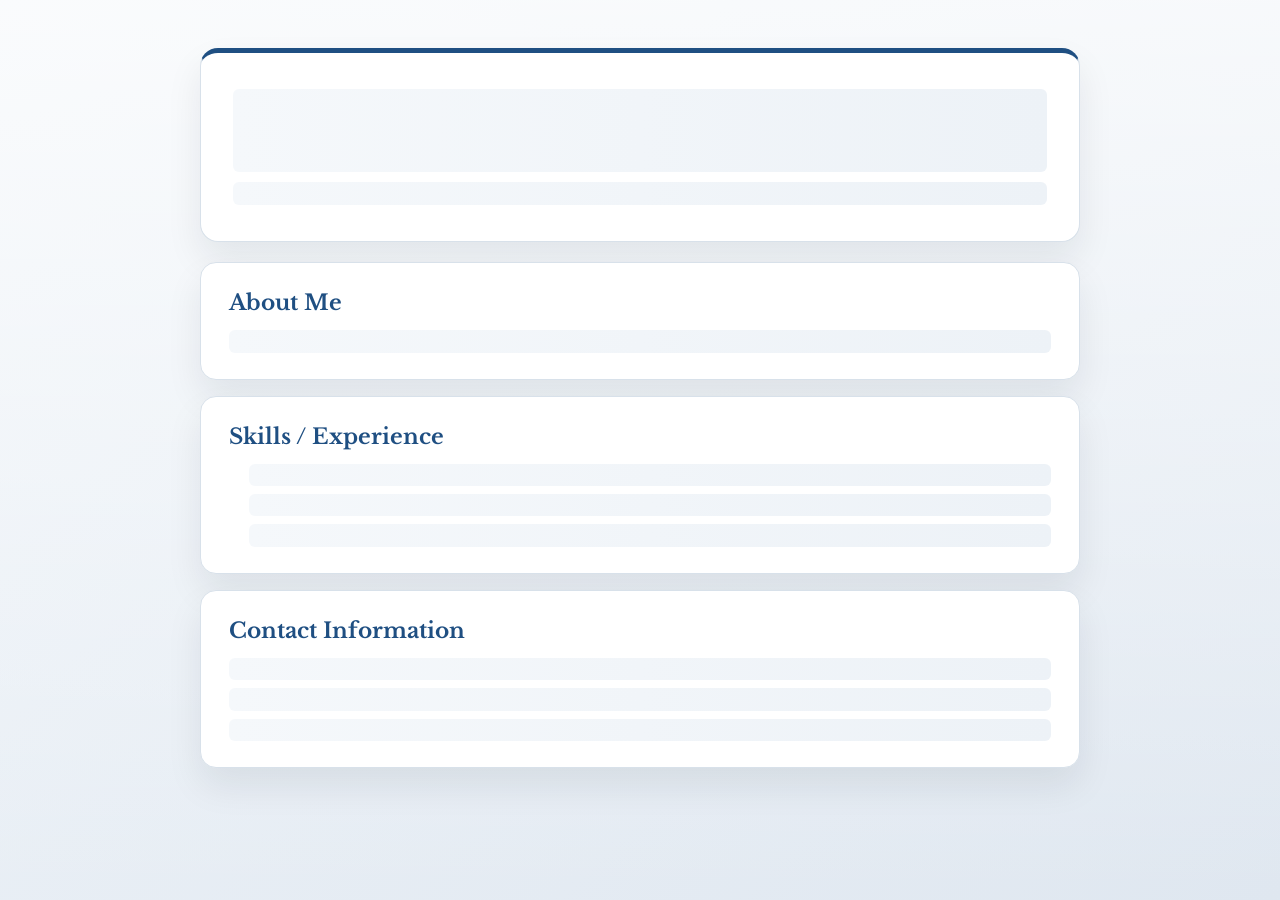
==== index.html @ eedf6542 "Add professional business theme styling" ====
<!DOCTYPE html>
<html lang="en">
<head>
  <meta charset="UTF-8">
  <meta name="viewport" content="width=device-width, initial-scale=1.0">
  <title>Resume Landing Page</title>
  <link rel="stylesheet" href="style.css">
</head>
<body>
  <header>
    <h1></h1>
    <p></p>
  </header>

  <main>
    <section id="about">
      <h2>About Me</h2>
      <p></p>
    </section>

    <section id="skills">
      <h2>Skills / Experience</h2>
      <ul>
        <li></li>
        <li></li>
        <li></li>
      </ul>
    </section>

    <section id="contact">
      <h2>Contact Information</h2>
      <p></p>
      <p></p>
      <p></p>
    </section>
  </main>

  <script src="script.js"></script>
</body>
</html>
---- style.css ----
@import url("https://fonts.googleapis.com/css2?family=Libre+Baskerville:wght@400;700&family=Source+Sans+3:wght@400;600;700&display=swap");

:root {
  --bg: #eef3f8;
  --bg-accent: #dfe7f0;
  --panel: #ffffff;
  --panel-edge: #d8e1ea;
  --text: #1f2a37;
  --muted: #5f6b7a;
  --accent: #1f4f82;
  --accent-soft: #5d7ea3;
  --shadow: rgba(15, 23, 42, 0.08);
}

* {
  box-sizing: border-box;
}

body {
  margin: 0;
  min-height: 100vh;
  padding: 48px 20px 64px;
  color: var(--text);
  font-family: "Source Sans 3", sans-serif;
  background:
    linear-gradient(180deg, rgba(255, 255, 255, 0.7), rgba(255, 255, 255, 0)),
    linear-gradient(135deg, var(--bg) 0%, var(--bg-accent) 100%);
}

header,
main {
  width: min(880px, 100%);
  margin: 0 auto;
}

header,
section {
  border: 1px solid var(--panel-edge);
  background: var(--panel);
  box-shadow: 0 18px 36px var(--shadow);
}

header {
  margin-bottom: 20px;
  padding: 36px 32px;
  border-radius: 18px;
  border-top: 5px solid var(--accent);
  min-height: 120px;
}

h1,
h2 {
  margin: 0;
  font-family: "Libre Baskerville", serif;
}

h1 {
  min-height: 1.2em;
  font-size: clamp(2.5rem, 6vw, 4rem);
  color: var(--accent);
  letter-spacing: 0.01em;
}

header p {
  min-height: 1.2em;
  margin: 10px 0 0;
  font-size: 1.1rem;
  color: var(--muted);
}

main {
  display: grid;
  gap: 16px;
}

section {
  padding: 26px 28px;
  border-radius: 16px;
}

h2 {
  margin-bottom: 14px;
  font-size: 1.35rem;
  color: var(--accent);
}

p,
li {
  margin: 0;
  font-size: 1.08rem;
  line-height: 1.7;
  color: var(--text);
}

ul {
  margin: 0;
  padding-left: 20px;
}

li + li,
p + p {
  margin-top: 8px;
}

a {
  color: var(--accent);
}

header p:empty,
section p:empty,
section li:empty,
header h1:empty {
  min-height: 1.3em;
  display: block;
  border-radius: 6px;
  background: linear-gradient(90deg, #f5f8fb, #edf2f7);
}

@media (max-width: 640px) {
  body {
    padding: 24px 12px;
  }

  header,
  section {
    padding: 22px 18px;
  }

  header p {
    font-size: 1.1rem;
  }
}
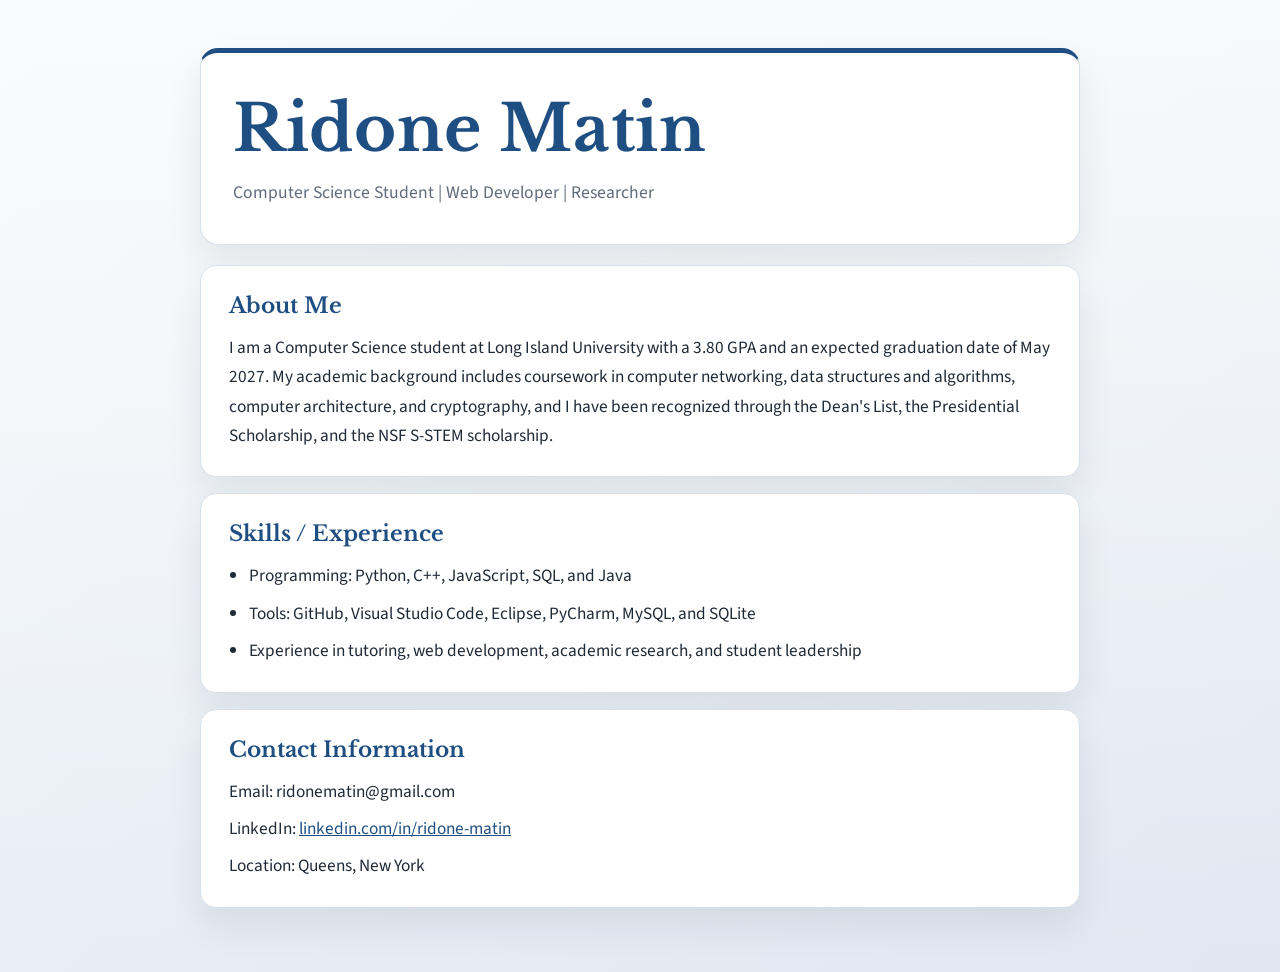
==== commit f5664c13: "Added: personal resume content" ====
--- a/index.html
+++ b/index.html
@@ -8,30 +8,39 @@
 </head>
 <body>
   <header>
-    <h1></h1>
-    <p></p>
+    <h1>Ridone Matin</h1>
+    <p>Computer Science Student | Web Developer | Researcher</p>
   </header>
 
   <main>
     <section id="about">
       <h2>About Me</h2>
-      <p></p>
+      <p>
+        I am a Computer Science student at Long Island University with a 3.80 GPA and an
+        expected graduation date of May 2027. My academic background includes coursework in
+        computer networking, data structures and algorithms, computer architecture, and
+        cryptography, and I have been recognized through the Dean's List, the Presidential
+        Scholarship, and the NSF S-STEM scholarship.
+      </p>
     </section>
 
     <section id="skills">
       <h2>Skills / Experience</h2>
       <ul>
-        <li></li>
-        <li></li>
-        <li></li>
+        <li>Programming: Python, C++, JavaScript, SQL, and Java</li>
+        <li>Tools: GitHub, Visual Studio Code, Eclipse, PyCharm, MySQL, and SQLite</li>
+        <li>Experience in tutoring, web development, academic research, and student leadership</li>
       </ul>
     </section>
 
     <section id="contact">
       <h2>Contact Information</h2>
-      <p></p>
-      <p></p>
-      <p></p>
+      <p>Email: ridonematin@gmail.com</p>
+      <p>
+        LinkedIn:
+        <a href="https://www.linkedin.com/in/ridone-matin/">linkedin.com/in/ridone-matin</a>
+      </p>
+      <p>Location: Queens, New York</p>
     </section>
   </main>
 
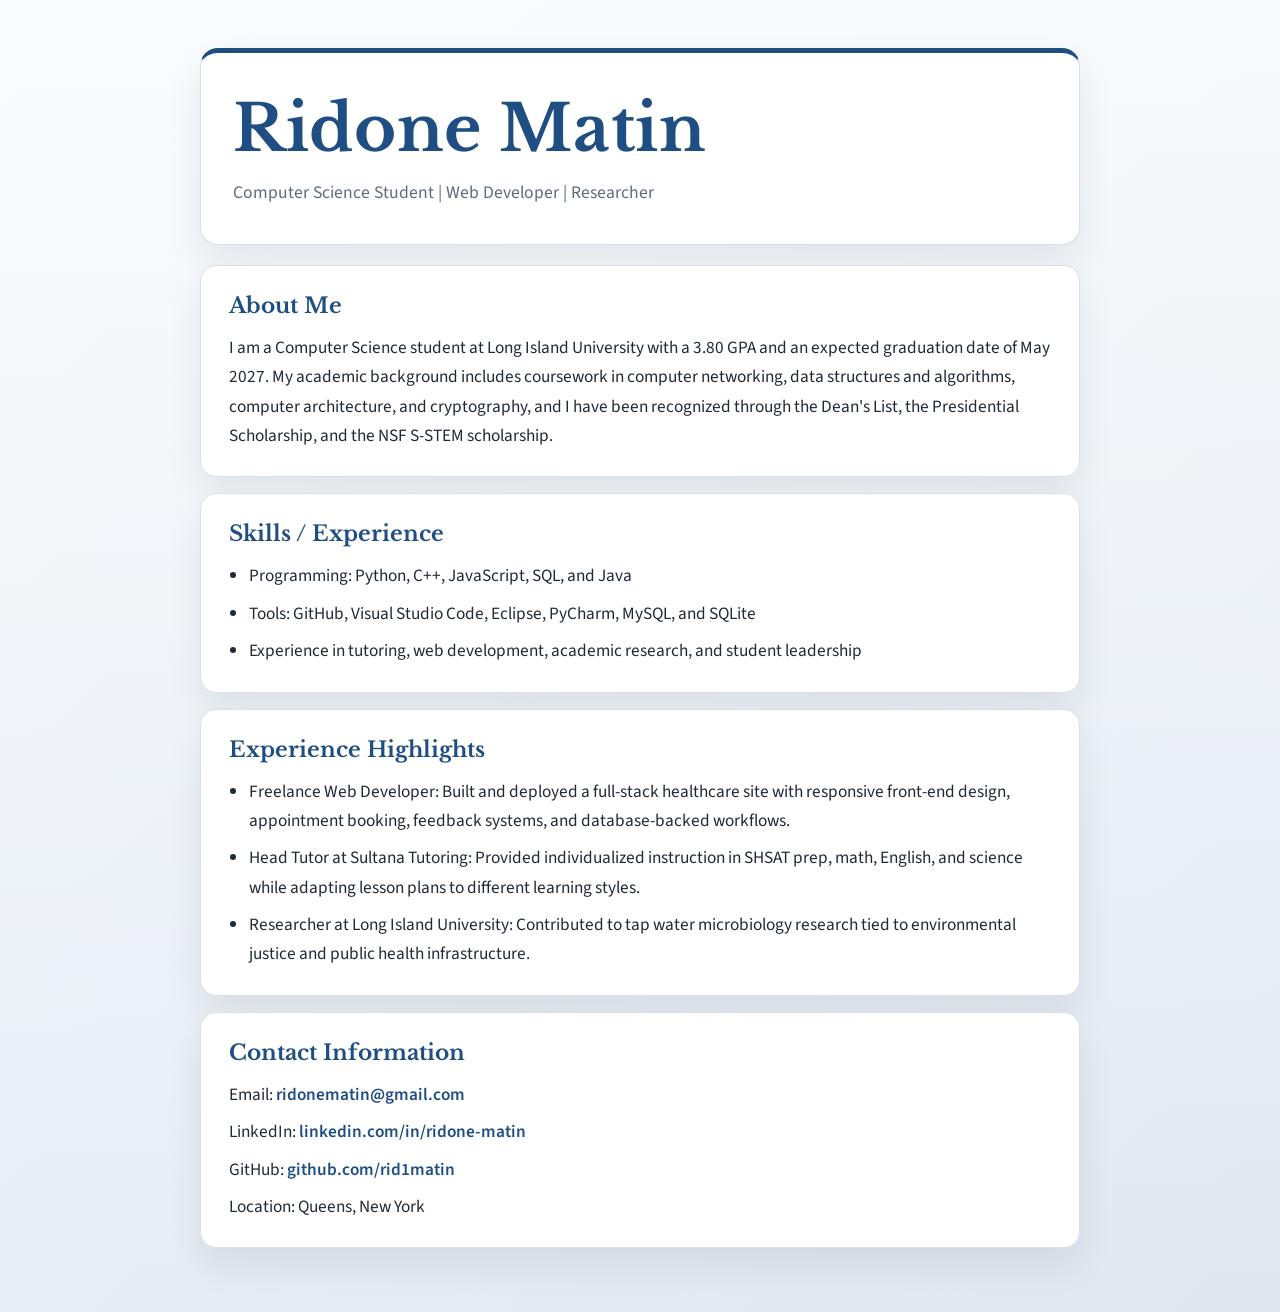
==== commit 0864ed95: "Added: experience highlights and contact links" ====
--- a/index.html
+++ b/index.html
@@ -33,12 +33,38 @@
       </ul>
     </section>
 
+    <section id="experience">
+      <h2>Experience Highlights</h2>
+      <ul>
+        <li>
+          Freelance Web Developer: Built and deployed a full-stack healthcare site with responsive
+          front-end design, appointment booking, feedback systems, and database-backed workflows.
+        </li>
+        <li>
+          Head Tutor at Sultana Tutoring: Provided individualized instruction in SHSAT prep, math,
+          English, and science while adapting lesson plans to different learning styles.
+        </li>
+        <li>
+          Researcher at Long Island University: Contributed to tap water microbiology research tied
+          to environmental justice and public health infrastructure.
+        </li>
+      </ul>
+    </section>
+
     <section id="contact">
       <h2>Contact Information</h2>
-      <p>Email: ridonematin@gmail.com</p>
+      <p>Email: <a href="mailto:ridonematin@gmail.com">ridonematin@gmail.com</a></p>
       <p>
         LinkedIn:
-        <a href="https://www.linkedin.com/in/ridone-matin/">linkedin.com/in/ridone-matin</a>
+        <a href="https://www.linkedin.com/in/ridone-matin/" target="_blank" rel="noreferrer">
+          linkedin.com/in/ridone-matin
+        </a>
+      </p>
+      <p>
+        GitHub:
+        <a href="https://github.com/rid1matin" target="_blank" rel="noreferrer">
+          github.com/rid1matin
+        </a>
       </p>
       <p>Location: Queens, New York</p>
     </section>
--- a/style.css
+++ b/style.css
@@ -104,6 +104,13 @@
 
 a {
   color: var(--accent);
+  text-decoration: none;
+  font-weight: 600;
+}
+
+a:hover,
+a:focus-visible {
+  text-decoration: underline;
 }
 
 header p:empty,
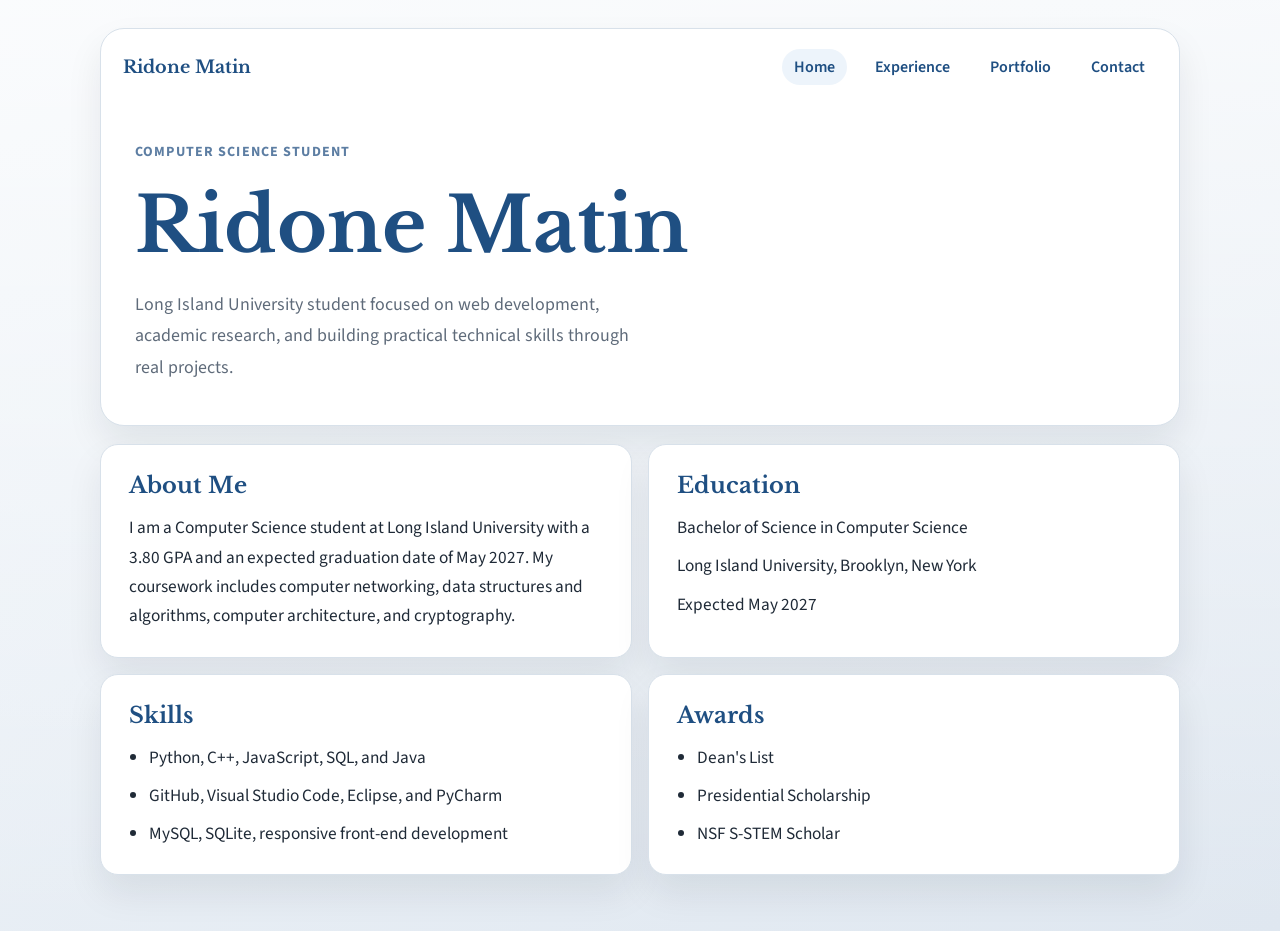
==== commit f036b711: "Added: multi-page navigation layout" ====
--- a/index.html
+++ b/index.html
@@ -3,72 +3,71 @@
 <head>
   <meta charset="UTF-8">
   <meta name="viewport" content="width=device-width, initial-scale=1.0">
-  <title>Resume Landing Page</title>
+  <title>Ridone Matin | Home</title>
   <link rel="stylesheet" href="style.css">
 </head>
 <body>
-  <header>
-    <h1>Ridone Matin</h1>
-    <p>Computer Science Student | Web Developer | Researcher</p>
-  </header>
+  <div class="site-shell">
+    <header class="site-header">
+      <nav class="top-nav" aria-label="Primary">
+        <a class="brand" href="index.html">Ridone Matin</a>
+        <button class="menu-toggle" type="button" aria-expanded="false" aria-controls="nav-links">
+          Menu
+        </button>
+        <div class="nav-links" id="nav-links">
+          <a href="index.html" aria-current="page">Home</a>
+          <a href="experience.html">Experience</a>
+          <a href="portfolio.html">Portfolio</a>
+          <a href="contact.html">Contact</a>
+        </div>
+      </nav>
 
-  <main>
-    <section id="about">
-      <h2>About Me</h2>
-      <p>
-        I am a Computer Science student at Long Island University with a 3.80 GPA and an
-        expected graduation date of May 2027. My academic background includes coursework in
-        computer networking, data structures and algorithms, computer architecture, and
-        cryptography, and I have been recognized through the Dean's List, the Presidential
-        Scholarship, and the NSF S-STEM scholarship.
-      </p>
-    </section>
+      <div class="hero">
+        <p class="eyebrow">Computer Science Student</p>
+        <h1>Ridone Matin</h1>
+        <p class="hero-text">
+          Long Island University student focused on web development, academic research, and
+          building practical technical skills through real projects.
+        </p>
+      </div>
+    </header>
 
-    <section id="skills">
-      <h2>Skills / Experience</h2>
-      <ul>
-        <li>Programming: Python, C++, JavaScript, SQL, and Java</li>
-        <li>Tools: GitHub, Visual Studio Code, Eclipse, PyCharm, MySQL, and SQLite</li>
-        <li>Experience in tutoring, web development, academic research, and student leadership</li>
-      </ul>
-    </section>
+    <main class="content-grid">
+      <section class="panel">
+        <h2>About Me</h2>
+        <p>
+          I am a Computer Science student at Long Island University with a 3.80 GPA and an
+          expected graduation date of May 2027. My coursework includes computer networking, data
+          structures and algorithms, computer architecture, and cryptography.
+        </p>
+      </section>
 
-    <section id="experience">
-      <h2>Experience Highlights</h2>
-      <ul>
-        <li>
-          Freelance Web Developer: Built and deployed a full-stack healthcare site with responsive
-          front-end design, appointment booking, feedback systems, and database-backed workflows.
-        </li>
-        <li>
-          Head Tutor at Sultana Tutoring: Provided individualized instruction in SHSAT prep, math,
-          English, and science while adapting lesson plans to different learning styles.
-        </li>
-        <li>
-          Researcher at Long Island University: Contributed to tap water microbiology research tied
-          to environmental justice and public health infrastructure.
-        </li>
-      </ul>
-    </section>
+      <section class="panel">
+        <h2>Education</h2>
+        <p>Bachelor of Science in Computer Science</p>
+        <p>Long Island University, Brooklyn, New York</p>
+        <p>Expected May 2027</p>
+      </section>
 
-    <section id="contact">
-      <h2>Contact Information</h2>
-      <p>Email: <a href="mailto:ridonematin@gmail.com">ridonematin@gmail.com</a></p>
-      <p>
-        LinkedIn:
-        <a href="https://www.linkedin.com/in/ridone-matin/" target="_blank" rel="noreferrer">
-          linkedin.com/in/ridone-matin
-        </a>
-      </p>
-      <p>
-        GitHub:
-        <a href="https://github.com/rid1matin" target="_blank" rel="noreferrer">
-          github.com/rid1matin
-        </a>
-      </p>
-      <p>Location: Queens, New York</p>
-    </section>
-  </main>
+      <section class="panel">
+        <h2>Skills</h2>
+        <ul>
+          <li>Python, C++, JavaScript, SQL, and Java</li>
+          <li>GitHub, Visual Studio Code, Eclipse, and PyCharm</li>
+          <li>MySQL, SQLite, responsive front-end development</li>
+        </ul>
+      </section>
+
+      <section class="panel">
+        <h2>Awards</h2>
+        <ul>
+          <li>Dean's List</li>
+          <li>Presidential Scholarship</li>
+          <li>NSF S-STEM Scholar</li>
+        </ul>
+      </section>
+    </main>
+  </div>
 
   <script src="script.js"></script>
 </body>
--- a/style.css
+++ b/style.css
@@ -19,33 +19,94 @@
 body {
   margin: 0;
   min-height: 100vh;
-  padding: 48px 20px 64px;
   color: var(--text);
   font-family: "Source Sans 3", sans-serif;
   background:
-    linear-gradient(180deg, rgba(255, 255, 255, 0.7), rgba(255, 255, 255, 0)),
+    linear-gradient(180deg, rgba(255, 255, 255, 0.72), rgba(255, 255, 255, 0)),
     linear-gradient(135deg, var(--bg) 0%, var(--bg-accent) 100%);
 }
 
-header,
-main {
-  width: min(880px, 100%);
+.site-shell {
+  width: min(1080px, calc(100% - 2rem));
   margin: 0 auto;
-}
-
-header,
-section {
+  padding: 28px 0 56px;
+}
+
+.site-header,
+.panel {
   border: 1px solid var(--panel-edge);
   background: var(--panel);
   box-shadow: 0 18px 36px var(--shadow);
 }
 
-header {
-  margin-bottom: 20px;
-  padding: 36px 32px;
-  border-radius: 18px;
-  border-top: 5px solid var(--accent);
-  min-height: 120px;
+.site-header {
+  margin-bottom: 18px;
+  padding: 20px 22px 30px;
+  border-radius: 24px;
+}
+
+.top-nav {
+  display: flex;
+  align-items: center;
+  justify-content: space-between;
+  gap: 1rem;
+}
+
+.brand,
+.nav-links a,
+a {
+  color: var(--accent);
+  text-decoration: none;
+}
+
+.brand {
+  font-family: "Libre Baskerville", serif;
+  font-weight: 700;
+  font-size: 1.1rem;
+}
+
+.menu-toggle {
+  display: none;
+  border: 1px solid var(--panel-edge);
+  background: #f8fbff;
+  color: var(--accent);
+  border-radius: 999px;
+  padding: 0.75rem 1rem;
+  font: inherit;
+  font-weight: 600;
+}
+
+.nav-links {
+  display: flex;
+  flex-wrap: wrap;
+  gap: 1rem;
+}
+
+.nav-links a {
+  padding: 0.45rem 0.75rem;
+  border-radius: 999px;
+  font-weight: 600;
+}
+
+.nav-links a[aria-current="page"] {
+  background: #edf4fb;
+}
+
+.hero {
+  padding: 56px 12px 12px;
+}
+
+.hero-compact {
+  padding-top: 40px;
+}
+
+.eyebrow {
+  margin: 0 0 0.8rem;
+  color: var(--accent-soft);
+  font-size: 0.88rem;
+  font-weight: 700;
+  text-transform: uppercase;
+  letter-spacing: 0.08em;
 }
 
 h1,
@@ -55,32 +116,36 @@
 }
 
 h1 {
-  min-height: 1.2em;
-  font-size: clamp(2.5rem, 6vw, 4rem);
-  color: var(--accent);
-  letter-spacing: 0.01em;
-}
-
-header p {
-  min-height: 1.2em;
-  margin: 10px 0 0;
-  font-size: 1.1rem;
+  font-size: clamp(2.6rem, 7vw, 4.75rem);
+  color: var(--accent);
+}
+
+.hero-text {
+  max-width: 58ch;
+  margin: 1rem 0 0;
+  font-size: 1.12rem;
+  line-height: 1.75;
   color: var(--muted);
 }
 
-main {
+.content-grid,
+.content-stack {
   display: grid;
   gap: 16px;
 }
 
-section {
+.content-grid {
+  grid-template-columns: repeat(2, minmax(0, 1fr));
+}
+
+.panel {
   padding: 26px 28px;
-  border-radius: 16px;
+  border-radius: 18px;
 }
 
 h2 {
   margin-bottom: 14px;
-  font-size: 1.35rem;
+  font-size: 1.4rem;
   color: var(--accent);
 }
 
@@ -89,22 +154,24 @@
   margin: 0;
   font-size: 1.08rem;
   line-height: 1.7;
-  color: var(--text);
+}
+
+.meta {
+  margin-bottom: 12px;
+  color: var(--muted);
 }
 
 ul {
   margin: 0;
-  padding-left: 20px;
+  padding-left: 1.25rem;
 }
 
 li + li,
 p + p {
-  margin-top: 8px;
+  margin-top: 0.55rem;
 }
 
 a {
-  color: var(--accent);
-  text-decoration: none;
   font-weight: 600;
 }
 
@@ -113,27 +180,43 @@
   text-decoration: underline;
 }
 
-header p:empty,
-section p:empty,
-section li:empty,
-header h1:empty {
-  min-height: 1.3em;
-  display: block;
-  border-radius: 6px;
-  background: linear-gradient(90deg, #f5f8fb, #edf2f7);
-}
-
-@media (max-width: 640px) {
-  body {
-    padding: 24px 12px;
-  }
-
-  header,
-  section {
-    padding: 22px 18px;
-  }
-
-  header p {
-    font-size: 1.1rem;
-  }
-}
+@media (max-width: 760px) {
+  .site-shell {
+    width: min(100% - 1rem, 1080px);
+    padding-top: 14px;
+  }
+
+  .menu-toggle {
+    display: inline-flex;
+    align-items: center;
+    justify-content: center;
+    cursor: pointer;
+  }
+
+  .top-nav {
+    flex-wrap: wrap;
+  }
+
+  .nav-links {
+    display: none;
+    width: 100%;
+    flex-direction: column;
+    padding-top: 0.75rem;
+  }
+
+  .nav-links.is-open {
+    display: flex;
+  }
+
+  .content-grid {
+    grid-template-columns: 1fr;
+  }
+
+  .hero {
+    padding: 34px 4px 4px;
+  }
+
+  .panel {
+    padding: 22px 20px;
+  }
+}
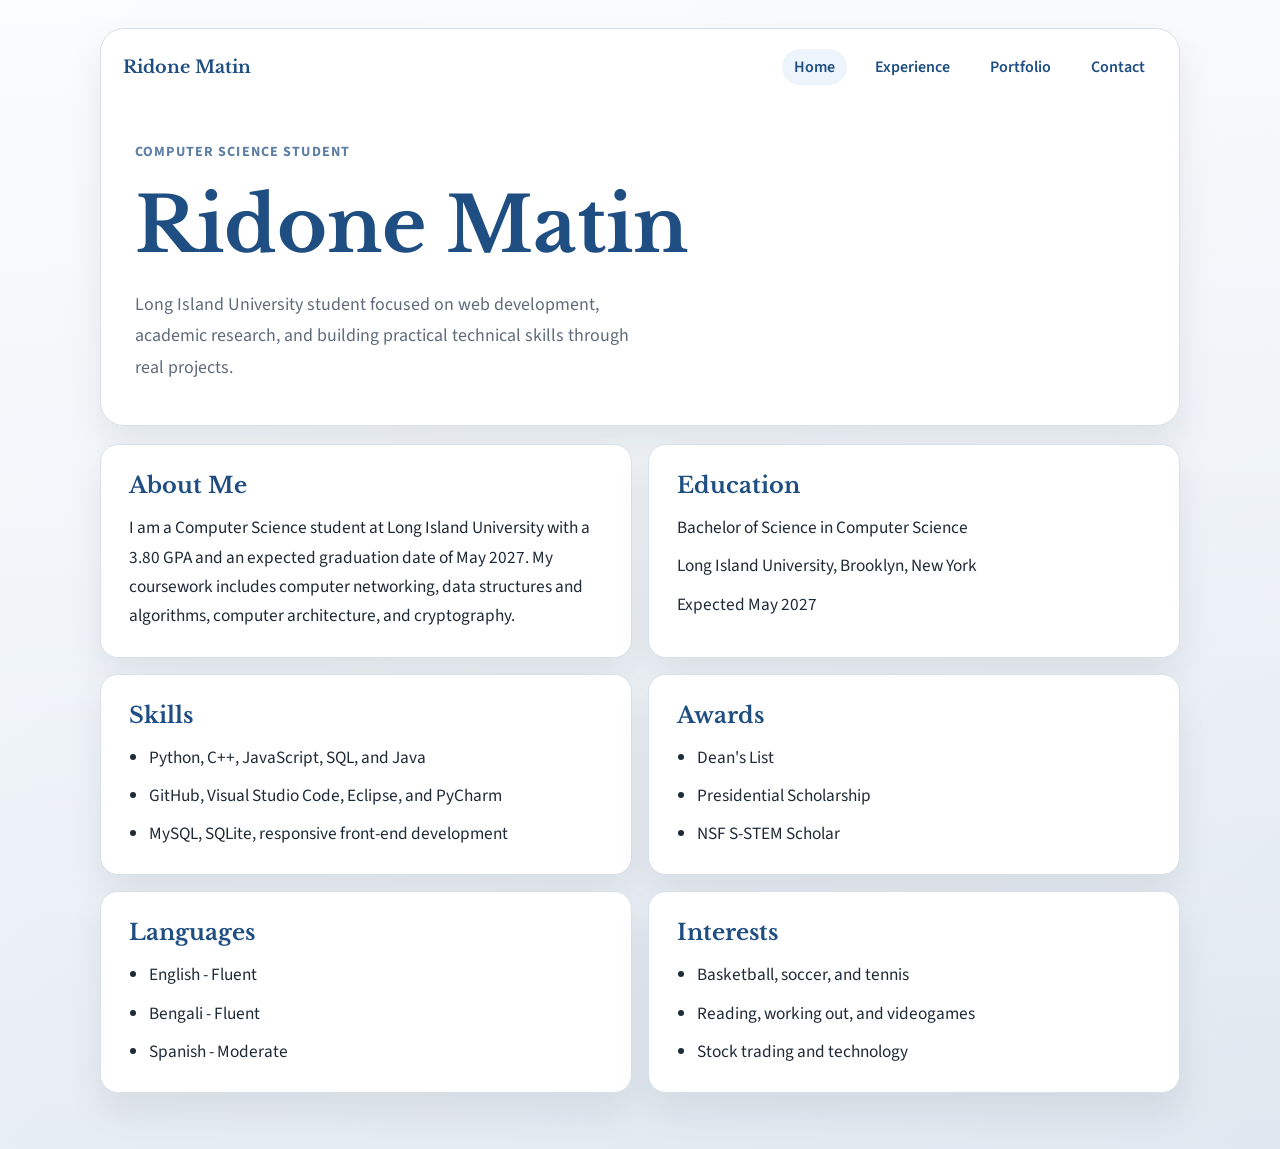
==== commit ec95994f: "Added: expanded resume and portfolio content" ====
--- a/index.html
+++ b/index.html
@@ -66,6 +66,24 @@
           <li>NSF S-STEM Scholar</li>
         </ul>
       </section>
+
+      <section class="panel">
+        <h2>Languages</h2>
+        <ul>
+          <li>English - Fluent</li>
+          <li>Bengali - Fluent</li>
+          <li>Spanish - Moderate</li>
+        </ul>
+      </section>
+
+      <section class="panel">
+        <h2>Interests</h2>
+        <ul>
+          <li>Basketball, soccer, and tennis</li>
+          <li>Reading, working out, and videogames</li>
+          <li>Stock trading and technology</li>
+        </ul>
+      </section>
     </main>
   </div>
 
--- a/style.css
+++ b/style.css
@@ -143,6 +143,10 @@
   border-radius: 18px;
 }
 
+.panel-wide {
+  grid-column: 1 / -1;
+}
+
 h2 {
   margin-bottom: 14px;
   font-size: 1.4rem;
@@ -212,6 +216,10 @@
     grid-template-columns: 1fr;
   }
 
+  .panel-wide {
+    grid-column: auto;
+  }
+
   .hero {
     padding: 34px 4px 4px;
   }
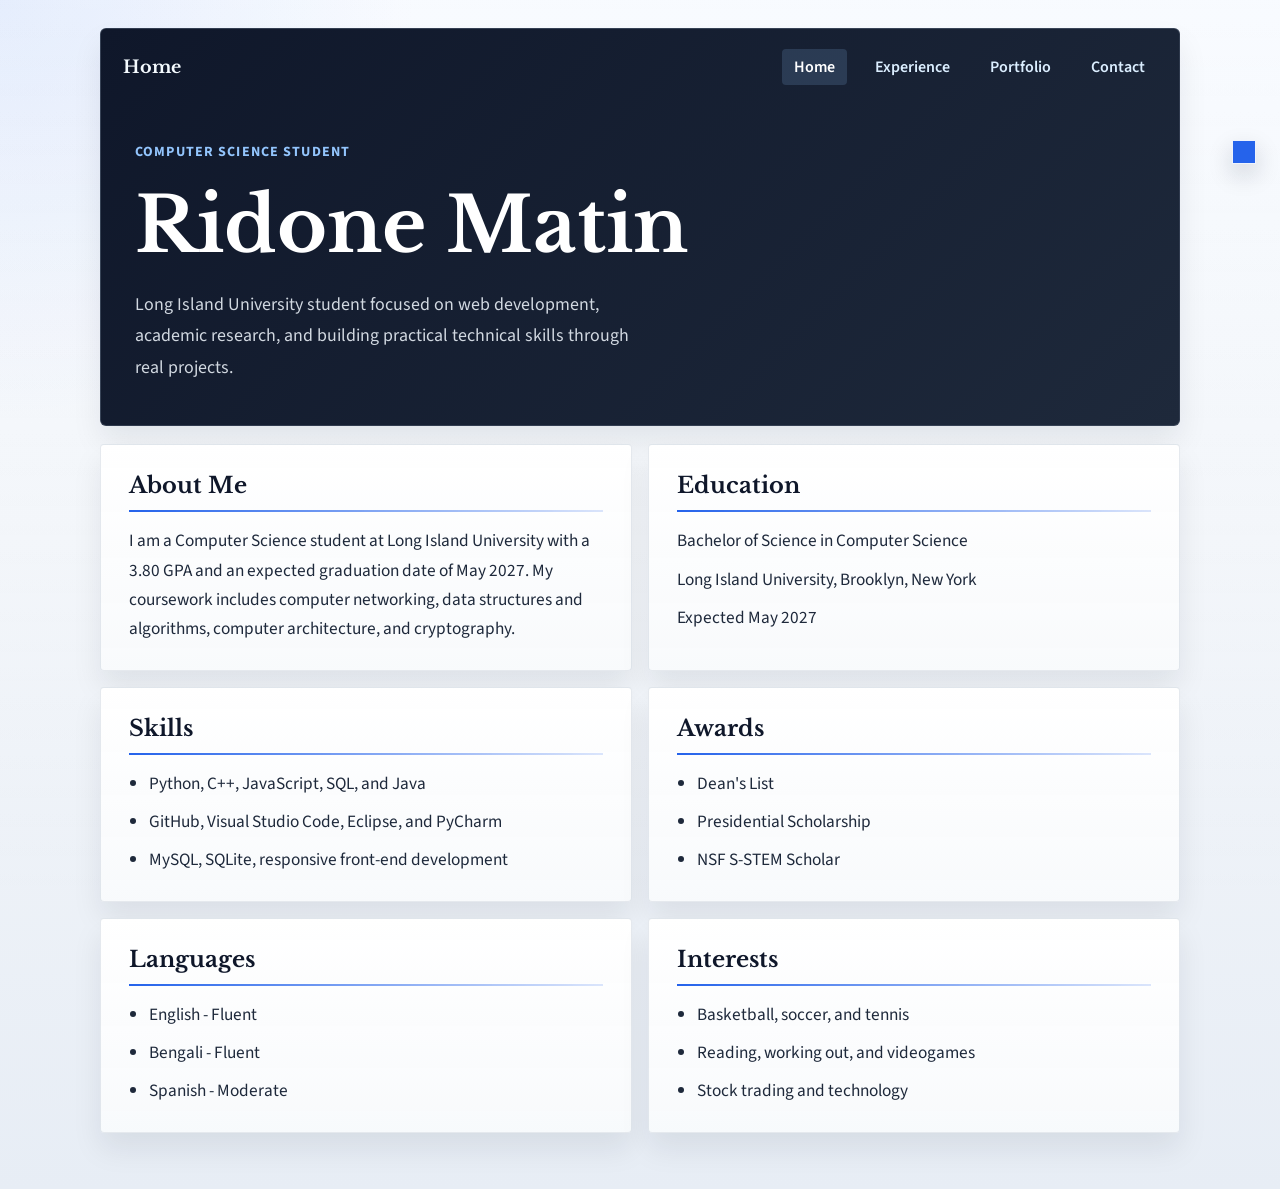
==== commit 8a9180cf: "theme button attempt" ====
--- a/index.html
+++ b/index.html
@@ -8,9 +8,24 @@
 </head>
 <body>
   <div class="site-shell">
+    <div class="theme-switcher">
+      <button
+        class="theme-toggle"
+        type="button"
+        aria-expanded="false"
+        aria-controls="theme-options"
+        aria-label="Choose color theme"
+      ></button>
+      <div class="theme-options" id="theme-options">
+        <button class="theme-swatch theme-swatch-blue" type="button" data-theme-value="blue" aria-label="Blue theme"></button>
+        <button class="theme-swatch theme-swatch-emerald" type="button" data-theme-value="emerald" aria-label="Emerald theme"></button>
+        <button class="theme-swatch theme-swatch-burgundy" type="button" data-theme-value="burgundy" aria-label="Burgundy theme"></button>
+        <button class="theme-swatch theme-swatch-charcoal" type="button" data-theme-value="charcoal" aria-label="Charcoal theme"></button>
+      </div>
+    </div>
     <header class="site-header">
       <nav class="top-nav" aria-label="Primary">
-        <a class="brand" href="index.html">Ridone Matin</a>
+        <a class="brand" href="index.html">Home</a>
         <button class="menu-toggle" type="button" aria-expanded="false" aria-controls="nav-links">
           Menu
         </button>
--- a/style.css
+++ b/style.css
@@ -1,15 +1,70 @@
 @import url("https://fonts.googleapis.com/css2?family=Libre+Baskerville:wght@400;700&family=Source+Sans+3:wght@400;600;700&display=swap");
 
 :root {
-  --bg: #eef3f8;
-  --bg-accent: #dfe7f0;
-  --panel: #ffffff;
-  --panel-edge: #d8e1ea;
-  --text: #1f2a37;
-  --muted: #5f6b7a;
-  --accent: #1f4f82;
-  --accent-soft: #5d7ea3;
+  --bg: #f3f6fa;
+  --bg-accent: #e7edf5;
+  --surface: rgba(15, 23, 42, 0.94);
+  --panel: rgba(255, 255, 255, 0.96);
+  --panel-edge: rgba(148, 163, 184, 0.24);
+  --text: #1e293b;
+  --muted: #64748b;
+  --accent: #2563eb;
+  --accent-soft: #93c5fd;
+  --accent-deep: #0f172a;
   --shadow: rgba(15, 23, 42, 0.08);
+  --glow: rgba(37, 99, 235, 0.1);
+  --header-start: #0f172a;
+  --header-end: #1e293b;
+  --active-tab: rgba(147, 197, 253, 0.16);
+  --rule-fade: rgba(37, 99, 235, 0.16);
+}
+
+body[data-theme="emerald"] {
+  --bg: #eff8f3;
+  --bg-accent: #dfefe5;
+  --panel-edge: rgba(110, 145, 126, 0.24);
+  --text: #1b2d24;
+  --muted: #5f766a;
+  --accent: #0f8a5f;
+  --accent-soft: #86d6b7;
+  --accent-deep: #143c2f;
+  --glow: rgba(15, 138, 95, 0.1);
+  --header-start: #10281f;
+  --header-end: #1b3c30;
+  --active-tab: rgba(134, 214, 183, 0.18);
+  --rule-fade: rgba(15, 138, 95, 0.14);
+}
+
+body[data-theme="burgundy"] {
+  --bg: #faf3f5;
+  --bg-accent: #f2e5e9;
+  --panel-edge: rgba(147, 110, 120, 0.24);
+  --text: #321d24;
+  --muted: #7e5d67;
+  --accent: #a33256;
+  --accent-soft: #efb0c4;
+  --accent-deep: #4a1d2c;
+  --glow: rgba(163, 50, 86, 0.1);
+  --header-start: #32111d;
+  --header-end: #522131;
+  --active-tab: rgba(239, 176, 196, 0.18);
+  --rule-fade: rgba(163, 50, 86, 0.14);
+}
+
+body[data-theme="charcoal"] {
+  --bg: #f5f5f6;
+  --bg-accent: #ebedf0;
+  --panel-edge: rgba(120, 128, 139, 0.24);
+  --text: #20242b;
+  --muted: #68717d;
+  --accent: #475569;
+  --accent-soft: #c1c9d4;
+  --accent-deep: #111827;
+  --glow: rgba(71, 85, 105, 0.08);
+  --header-start: #151b25;
+  --header-end: #2a3442;
+  --active-tab: rgba(193, 201, 212, 0.18);
+  --rule-fade: rgba(71, 85, 105, 0.14);
 }
 
 * {
@@ -22,27 +77,100 @@
   color: var(--text);
   font-family: "Source Sans 3", sans-serif;
   background:
-    linear-gradient(180deg, rgba(255, 255, 255, 0.72), rgba(255, 255, 255, 0)),
-    linear-gradient(135deg, var(--bg) 0%, var(--bg-accent) 100%);
+    radial-gradient(circle at top left, var(--glow), transparent 24%),
+    linear-gradient(180deg, #f8fbff 0%, var(--bg) 45%, var(--bg-accent) 100%);
+}
+
+body::before {
+  content: "";
+  position: fixed;
+  inset: 0;
+  pointer-events: none;
+  background: linear-gradient(rgba(255, 255, 255, 0.3), rgba(255, 255, 255, 0));
+  opacity: 0.4;
 }
 
 .site-shell {
   width: min(1080px, calc(100% - 2rem));
   margin: 0 auto;
   padding: 28px 0 56px;
+  position: relative;
+}
+
+.theme-switcher {
+  position: fixed;
+  top: 140px;
+  right: 24px;
+  z-index: 4;
+}
+
+.theme-toggle,
+.theme-swatch {
+  width: 24px;
+  height: 24px;
+  border: 1px solid rgba(255, 255, 255, 0.92);
+  padding: 0;
+  cursor: pointer;
+}
+
+.theme-toggle {
+  display: block;
+  background: var(--accent);
+  box-shadow: 0 10px 24px rgba(15, 23, 42, 0.18);
+}
+
+.theme-options {
+  position: absolute;
+  top: 0;
+  right: 34px;
+  display: none;
+  grid-template-columns: repeat(4, 24px);
+  gap: 8px;
+  padding: 10px;
+  background: rgba(15, 23, 42, 0.88);
+  border: 1px solid rgba(255, 255, 255, 0.12);
+  box-shadow: 0 16px 32px rgba(15, 23, 42, 0.18);
+}
+
+.theme-options.is-open {
+  display: grid;
+}
+
+.theme-swatch-blue {
+  background: #2563eb;
+}
+
+.theme-swatch-emerald {
+  background: #0f8a5f;
+}
+
+.theme-swatch-burgundy {
+  background: #a33256;
+}
+
+.theme-swatch-charcoal {
+  background: #475569;
+}
+
+.theme-swatch.is-active,
+.theme-toggle:focus-visible,
+.theme-swatch:focus-visible {
+  outline: 2px solid #ffffff;
+  outline-offset: 2px;
 }
 
 .site-header,
 .panel {
   border: 1px solid var(--panel-edge);
   background: var(--panel);
-  box-shadow: 0 18px 36px var(--shadow);
+  box-shadow: 0 16px 30px var(--shadow);
 }
 
 .site-header {
   margin-bottom: 18px;
   padding: 20px 22px 30px;
-  border-radius: 24px;
+  border-radius: 6px;
+  background: linear-gradient(135deg, var(--header-start), var(--header-end));
 }
 
 .top-nav {
@@ -63,14 +191,15 @@
   font-family: "Libre Baskerville", serif;
   font-weight: 700;
   font-size: 1.1rem;
+  color: #f5fbff;
 }
 
 .menu-toggle {
   display: none;
   border: 1px solid var(--panel-edge);
-  background: #f8fbff;
-  color: var(--accent);
-  border-radius: 999px;
+  background: rgba(255, 255, 255, 0.1);
+  color: #f5fbff;
+  border-radius: 4px;
   padding: 0.75rem 1rem;
   font: inherit;
   font-weight: 600;
@@ -84,12 +213,14 @@
 
 .nav-links a {
   padding: 0.45rem 0.75rem;
-  border-radius: 999px;
+  border-radius: 4px;
   font-weight: 600;
+  color: #dbeeff;
 }
 
 .nav-links a[aria-current="page"] {
-  background: #edf4fb;
+  background: var(--active-tab);
+  color: #ffffff;
 }
 
 .hero {
@@ -117,7 +248,7 @@
 
 h1 {
   font-size: clamp(2.6rem, 7vw, 4.75rem);
-  color: var(--accent);
+  color: #ffffff;
 }
 
 .hero-text {
@@ -125,7 +256,7 @@
   margin: 1rem 0 0;
   font-size: 1.12rem;
   line-height: 1.75;
-  color: var(--muted);
+  color: rgba(226, 232, 240, 0.92);
 }
 
 .content-grid,
@@ -140,7 +271,30 @@
 
 .panel {
   padding: 26px 28px;
-  border-radius: 18px;
+  border-radius: 4px;
+  background: linear-gradient(180deg, rgba(255, 255, 255, 0.98), rgba(248, 250, 252, 0.96));
+  transition: transform 180ms ease, box-shadow 180ms ease, border-color 180ms ease;
+}
+
+.panel:hover {
+  transform: translateY(-2px);
+  box-shadow: 0 20px 36px rgba(15, 23, 42, 0.1);
+  border-color: rgba(37, 99, 235, 0.24);
+}
+
+.panel-enter {
+  opacity: 0;
+  transform: translateY(18px) scale(0.985);
+}
+
+.panel-enter.panel-visible {
+  opacity: 1;
+  transform: translateY(0) scale(1);
+  transition:
+    opacity 420ms ease,
+    transform 420ms ease,
+    box-shadow 180ms ease,
+    border-color 180ms ease;
 }
 
 .panel-wide {
@@ -150,7 +304,18 @@
 h2 {
   margin-bottom: 14px;
   font-size: 1.4rem;
-  color: var(--accent);
+  color: var(--accent-deep);
+}
+
+h2::after {
+  content: "";
+  display: block;
+  width: 100%;
+  height: 2px;
+  margin-top: 0.7rem;
+  border-radius: 0;
+  background: linear-gradient(90deg, var(--accent), rgba(37, 99, 235, 0.16));
+  background: linear-gradient(90deg, var(--accent), var(--rule-fade));
 }
 
 p,
@@ -163,6 +328,7 @@
 .meta {
   margin-bottom: 12px;
   color: var(--muted);
+  font-weight: 600;
 }
 
 ul {
@@ -188,6 +354,17 @@
   .site-shell {
     width: min(100% - 1rem, 1080px);
     padding-top: 14px;
+  }
+
+  .theme-switcher {
+    top: 14px;
+    right: 14px;
+  }
+
+  .theme-options {
+    top: 34px;
+    right: 0;
+    grid-template-columns: repeat(2, 24px);
   }
 
   .menu-toggle {
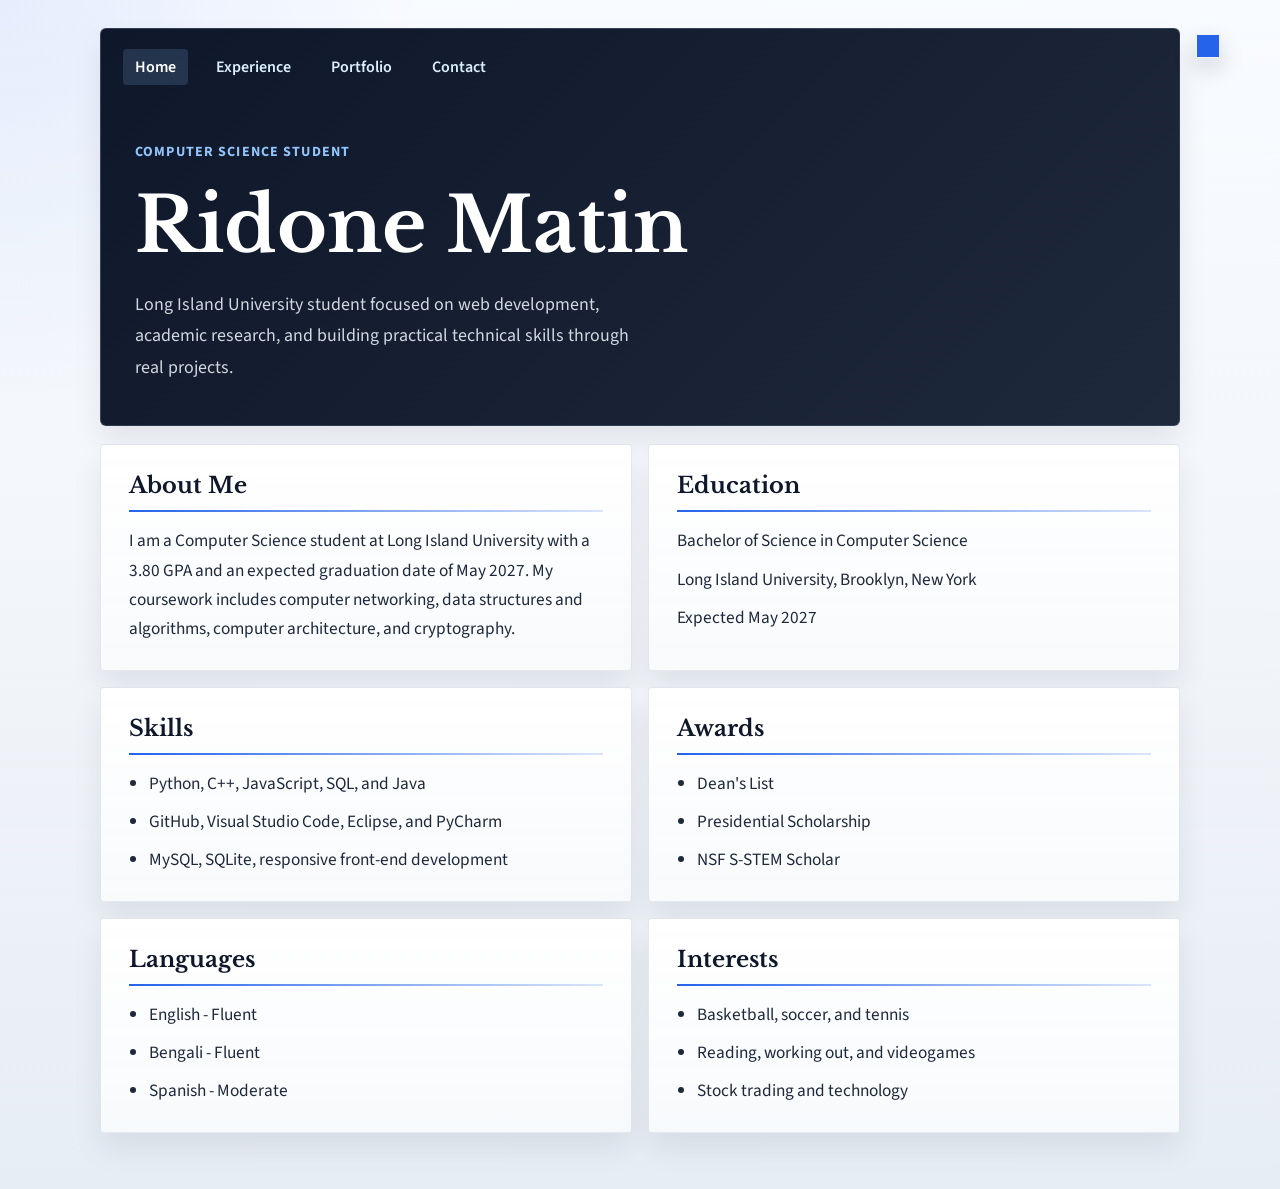
==== commit ec37cd54: "removed home label" ====
--- a/index.html
+++ b/index.html
@@ -25,7 +25,6 @@
     </div>
     <header class="site-header">
       <nav class="top-nav" aria-label="Primary">
-        <a class="brand" href="index.html">Home</a>
         <button class="menu-toggle" type="button" aria-expanded="false" aria-controls="nav-links">
           Menu
         </button>
--- a/style.css
+++ b/style.css
@@ -98,9 +98,9 @@
 }
 
 .theme-switcher {
-  position: fixed;
-  top: 140px;
-  right: 24px;
+  position: absolute;
+  top: 34px;
+  right: -40px;
   z-index: 4;
 }
 
@@ -176,22 +176,14 @@
 .top-nav {
   display: flex;
   align-items: center;
-  justify-content: space-between;
+  justify-content: flex-start;
   gap: 1rem;
 }
 
-.brand,
 .nav-links a,
 a {
   color: var(--accent);
   text-decoration: none;
-}
-
-.brand {
-  font-family: "Libre Baskerville", serif;
-  font-weight: 700;
-  font-size: 1.1rem;
-  color: #f5fbff;
 }
 
 .menu-toggle {
@@ -209,6 +201,7 @@
   display: flex;
   flex-wrap: wrap;
   gap: 1rem;
+  margin-left: 0;
 }
 
 .nav-links a {
@@ -357,8 +350,8 @@
   }
 
   .theme-switcher {
-    top: 14px;
-    right: 14px;
+    top: 18px;
+    right: 8px;
   }
 
   .theme-options {
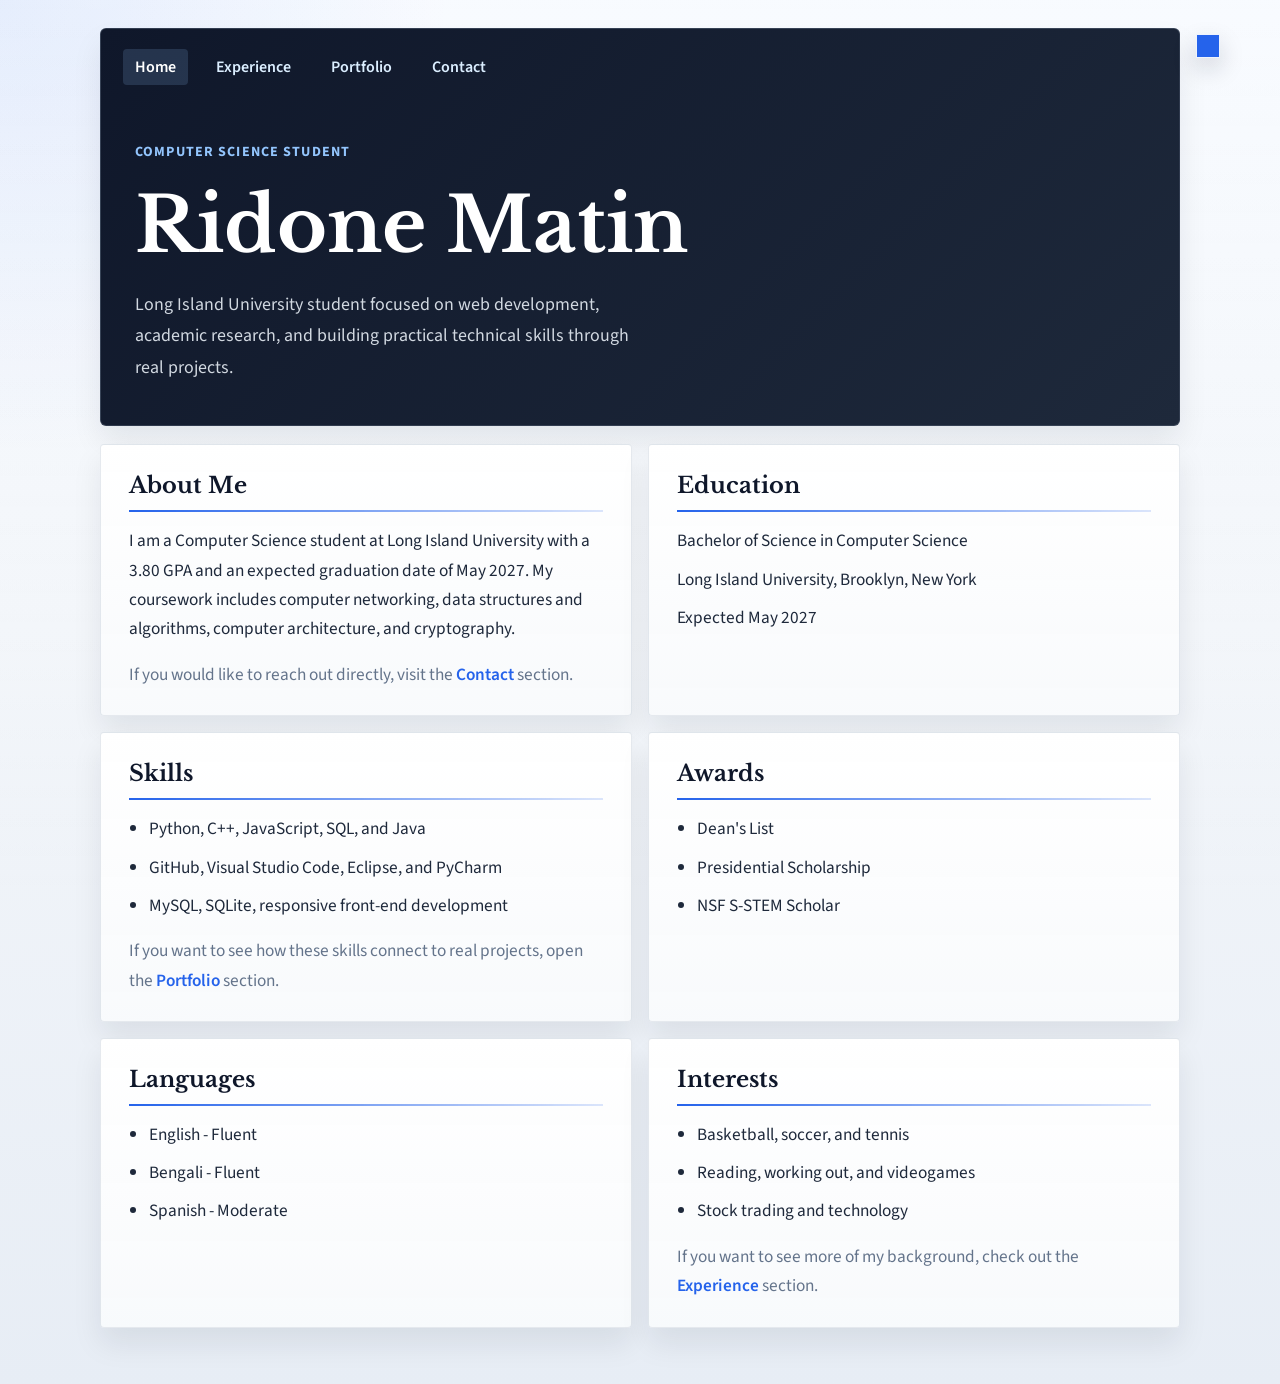
==== commit 7d05ff6a: "Added: page navigation prompts" ====
--- a/index.html
+++ b/index.html
@@ -54,6 +54,10 @@
           expected graduation date of May 2027. My coursework includes computer networking, data
           structures and algorithms, computer architecture, and cryptography.
         </p>
+        <p class="section-linkout">
+          If you would like to reach out directly, visit the
+          <a href="contact.html">Contact</a> section.
+        </p>
       </section>
 
       <section class="panel">
@@ -70,6 +74,10 @@
           <li>GitHub, Visual Studio Code, Eclipse, and PyCharm</li>
           <li>MySQL, SQLite, responsive front-end development</li>
         </ul>
+        <p class="section-linkout">
+          If you want to see how these skills connect to real projects, open the
+          <a href="portfolio.html">Portfolio</a> section.
+        </p>
       </section>
 
       <section class="panel">
@@ -97,6 +105,10 @@
           <li>Reading, working out, and videogames</li>
           <li>Stock trading and technology</li>
         </ul>
+        <p class="section-linkout">
+          If you want to see more of my background, check out the
+          <a href="experience.html">Experience</a> section.
+        </p>
       </section>
     </main>
   </div>
--- a/style.css
+++ b/style.css
@@ -324,6 +324,11 @@
   font-weight: 600;
 }
 
+.section-linkout {
+  margin-top: 1rem;
+  color: var(--muted);
+}
+
 ul {
   margin: 0;
   padding-left: 1.25rem;
